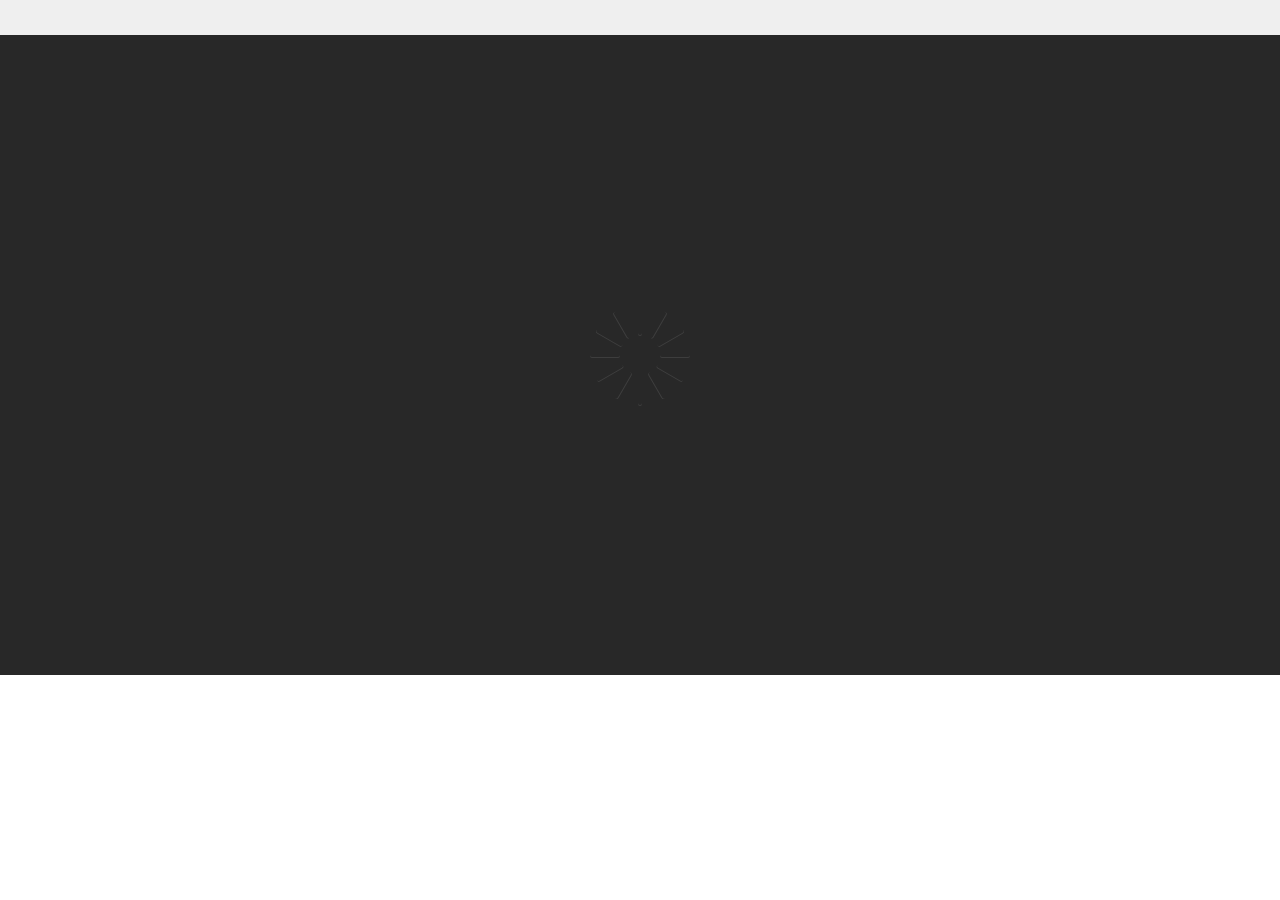
==== index.html @ 2984c306 "initial commit" ====
<!DOCTYPE html>
<html>
    <head>
        <link href="assets/css/style.css" rel="stylesheet"></link>
        <link href="assets/css/loader.css" rel="stylesheet"></link>
    </head>
    <body>
        <select class="select">
        </select>
        <section class="content">
            <span id="loader">
                <div class="loader">
                    <ul>
                        <li><div></div></li>
                        <li><div></div></li>
                        <li><div></div></li>
                        <li><div></div></li>
                        <li><div></div></li>
                        <li><div></div></li>
                        <li><div></div></li>
                        <li><div></div></li>
                        <li><div></div></li>
                        <li><div></div></li>
                        <li><div></div></li>
                        <li><div></div></li>
                    </ul>
                </div>
            </span>
            <div class="wrapper" id="wrapper">
                <span class="left">
                    <span class="title">
                        <span class="text">SPACEX // FALCON HEAVY // ARABSAT 6A</span>
                        <span class="image"></span>
                    </span>
                    <span class="date">
                        Launching: April 9th 2019 - 6:36 P.M. (22:36 UTC)
                        <hr>
                    </span>
                    <div class="mission_details left_t">
                        <span class="mission_title">
                            MISSION:
                        </span>
                        <span class="details">
                            Lorem ipsum dolor sit amet, consectetuer adipiscing elit, sed diam nonummy nibh euismod tincidunt ut laoreet dolore magna aliquam erat volutpat. Ut wisi enim ad 
                        </span>
                        <hr>
                    </div>
                    <div class="launch_site">
                        <img src="assets/images/na.svg" class="continent">
                        <img src="assets/images/launch_location_spacex.svg" class="site">
                    </div>
                    <img class="ealogo" src="assets/images/logo.svg">
                </span>
                <span class="right">
                    <div class="launch">
                        <div class="launch_detail">
                            <span class="item" id="payload">
                                <span>PAYLOAD:</span>
                                <span class="content"></span>
                                <span class="expanded content"></span>
                                <img src="assets/images/payload.svg">
                            </span>
                            <span class="item" id="orbit">
                                <span>ORBIT:</span>
                                <span class="content"></span>
                                <span class="expanded content"></span>
                                <img src="assets/images/orbit.svg">
                            </span>
                            <span class="item" id="type">
                                <span>MISSION TYPE:</span>
                                <span class="content"></span>
                                <span class="expanded content"></span>
                                <img src="assets/images/mission_type.svg">
                            </span>
                            <span class="item" id="rocket">
                                <span>LAUNCH VEHICLE:</span>
                                <span class="content"></span>
                                <span class="expanded content"></span>
                                <img src="assets/images/rocket.svg">
                            </span>
                        </div>
                        <span class="rocket_image">
                            <img src="assets/images/fh.svg">
                        </span>
                    </div>
                    <div class="recovery_details left_t">
                        <span class="recovery_title">
                            FIRST STAGE RECOVERY:
                        </span>
                        <span class="details">
                            <span>SIDE BOOSTERS: LZ1 & LZ2</span>
                            <span>CENTER CORE: OCISLY</span>
                        </span>
                        <hr>
                    </div>
                    <div class="landing_locations">
                        <div class="landing_pads">
                            <img src="assets/images/LZ1.svg">
                            <img src="assets/images/LZ2.svg">
                        </div>
                        <div class="landing_ship">
                            <img src="assets/images/OCISLY.svg">
                        </div>
                    </div>
                    <span class="launch_location left_t">
                        <span>LAUNCHING FROM:</span>
                        <span>LC: 39A // KSC, FLORIDA</span>
                        <hr>
                    </span>
                </span>
            </div>
        </section>
        <script src="assets/js/jquery.js"></script>
        <script src="assets/js/resolver.js"></script>
        <script src="assets/js/helper.js"></script>
        <script src="assets/js/generateElement.js"></script>
        <script src="assets/js/index.js"></script>
    </body>
</html>
---- assets/css/style.css ----
body, html {
    margin:0;
    padding:0;
    /* background:#282828; */
}

section {
    position: relative;
    height:640px;
    width:100%;
    background:#282828;
}

section div.wrapper {
    display:none;
    position: absolute;
    height: calc(100% - 60px);
    max-width: 900px;
    top:-16px;
    left:0;
    right:0;
    bottom:0;
    margin:auto;
}

.title {
    font-family: "Oxanium";
    color: #FF4200;
    font-size: 1.1em;
    letter-spacing: 4px;
    background: #292929;
    width: 100%;
    display: block;
}

.text {
    z-index: 20;
    position: relative;
    background: #292929;
    padding: 0px 24px 0 0;
}

.title .image {
    position: absolute;
    left: 0;
    z-index:19;
    width: 100%;
    top: 3px;
    display: inline-block;
    height: 13px;
    background-image: url("../images/dot.svg");
}

.date {
    font-family:"Public Sans";
    color:#fff;
    font-size: 1.2em;
    margin-top: 10px;
    display: block;
}

.date hr {
    width: 60px;
    margin: 12px 0 0;
    border: 1px solid #ff4200;
}

.mission_details {
    width: 48%;
    margin-top: 26px;
    border: 1px solid #fff;
    padding: 30px 12px 12px;
    background: #303030;
    color: #fff;
    font-family: "Public Sans";
    font-size: .9em;
    position: relative;
    font-weight:100;
}

img.after {
    position: absolute;
    width: calc(100% + 2px);
    left: -1px;
    bottom: -15px;
    z-index: 1;
}

.mission_details .details {
    z-index: 2;
    position: relative;
    max-width: 306ch;
}

.mission_title {
    position: absolute;
    top: -12px;
    left: 12px;
    padding: 5px;
    background: #ff4200;
    width: 120px;
    text-align: center;
    font-family: "Oxanium";
    letter-spacing: 3px;
    font-size: 1em;
}

.launch_site {
    width: 48%;
    position: relative;
}

.launch_site img.continent {
    width: 100%;
    margin-top: 40px;
}

.launch_site img.site {
    position: absolute;
    width: 80px;
    bottom: 0;
    margin: 0 -40px -22px 0;
    right: 0;
}

.ealogo {
    position: absolute;
    bottom: 0;
    width: 180px;
}

.right {
    height: 100px;
    position: absolute;
    left: 55%;
    top: 40px;
    width:45%;
}

.launch_detail {
    margin-top:0px;
}

.launch_detail .item {
    position: relative;
    display:block;
    margin-top: 20px;
}

.launch_detail .item span:first-of-type {
    font-family: "Oxanium";
    color:#fff;
    font-size: .9em;
}

.launch_detail .item span:not(:last-of-type):not(:first-of-type) {
    font-family: "Public Sans";
    color:#fff;
    display:block;
    font-weight: 100;
    font-size: .8em;
}

.launch_detail #payload .content:first-of-type:hover {
    display:none;
}
.launch_detail #payload .content:not(.expanded):hover .launch_detail #payload .content.expanded {
    display:block;
}

.launch_detail .item img {
    margin-top: -16px;
    width: 80%;
    position: absolute;
    top: 38px;
}

.rocket_image {
    position: absolute;
    top: 0;
    right:42px;
}

.rocket_image img {
    width: 62.5px;
    position: relative;
    z-index: 2;
}

.recovery_details {
    width: 60%;
    border: 1px solid #fff;
    padding: 22px 12px 12px 12px;
    background: #303030;
    color: #fff;
    font-size: .9em;
    position: relative;
    font-weight: 100;
    margin-top: 50px;
    font-family: "Oxanium";
}

.recovery_details .recovery_title {
    display: block;
    position: absolute;
    top: -12px;
    left: 12px;
    padding: 5px;
    background: #ff4200;
    width: 206px;
    text-align: center;
    font-family: "Oxanium";
    letter-spacing: 3px;
    font-size: .8em;
}

.recovery_details .details {
    font-weight:lighter;
    font-size:.9em;
}

.recovery_details .details span {
    display:block;
}

.landing_locations {
    margin: 18px 0;
}

.landing_locations .landing_pads {
    width: 53%;
    display: inline-block;
}

.landing_locations .landing_pads img {
    display: none;
    width: calc(48% - 20px);
}

.landing_locations .landing_pads img:first-of-type {
    margin: 0 6px 0 0;
}

.landing_locations .landing_pads img:last-of-type {
    margin: 0 0 0 6px;
}

.landing_locations .landing_ship {
    margin: 0 0 0 -18px;
    width: 43%;
    display: inline-block;
}

.landing_locations .landing_ship img {
    height: 100px;
    display:none;
}

.launch_location {
    width: fit-content;
    border: 1px solid #fff;
    padding: 12px;
    background: #303030;
    color: #fff;
    font-size: .9em;
    position: relative;
    font-weight: 100;
    margin-top: 18px;
    font-family: "Oxanium";
    display: block;
}

.launch_location span {
    display: block;
}

.launch_location span:last-of-type {
    font-family: "Public Sans";
    font-weight:100;
}

.expanded {
    display:none;
}

.website {
    width:100%;
}

.middlewebsite {
    margin-bottom:25px;
}

.left_t hr {
    position: absolute;
    width: 28px;
    bottom: 9px;
    height: 1px;
    margin: 0;
    right: -5px;
    border: none;
    background: #fff;
    z-index: 1;
    transform: rotate(135deg);
}

.left_t::after {
    width: 0px;
    height: 0px;
    background: #fff;
    content: '';
    position: absolute;
    bottom: 0;
}

.left_t::after {
    right: -1px;
    border-top: 10px solid #303030;
    border-right: 10px solid #292929;
    border-left: 10px solid #303030;
    border-bottom: 10px solid #292929;
    bottom: -1px;
}

.recovery_details.left_t::after {
    border-top: 8px solid #303030;
    border-right: 8px solid #292929;
    border-left: 8px solid #303030;
    border-bottom: 8px solid #292929;
}

.launch_location.left_t::after {
    border-top: 5px solid #303030;
    border-right: 5px solid #292929;
    border-left: 5px solid #303030;
    border-bottom: 5px solid #292929;
}

.recovery_details.left_t hr {
    width: 22px;
    right: -4px;
    bottom: 7px;
}

.launch_location.left_t hr {
    width: 14px;
    right: -3px;
    bottom: 4px;
}

select {
    width: 100%;
    border-radius: 0;
    border: none;
    display: block;
    -webkit-appearance: none;
    -moz-appearance: none;
    appearance: none;
    padding: 10px;
}

.hover {
    font-family: "Public Sans";
    color: #fff;
    display: block;
    font-weight: 100;
    font-size: .8em;
    position: absolute;
    bottom: 0;
    left: 0;
    padding:0 5px 0 0;
    z-index: 10;
    background: #292929;
    pointer-events:none;        
}

.item > img {
    pointer-events: none;
}

#line {
    position:absolute;
    width:2px;
    margin-top:-1px;
    background-color:red;
}

#line_from {
    position: absolute;
}

#loader {
    display:block;
}

#loader img {
    position: absolute;
    top:0;
    left:0;
    right:0;
    bottom:0;
    margin:auto;
}
---- assets/css/loader.css ----
body::before{
    background-size:100% 100%;
    height:1px;
    top:1px;
    background: -moz-linear-gradient(left,  rgba(255,255,255,0) 0%, rgba(255,255,255,0.74) 25%, rgba(255,255,255,0) 50%, rgba(255,255,255,0) 100%);
    background: -webkit-gradient(linear, left top, right top, color-stop(0%,rgba(255,255,255,0)), color-stop(25%,rgba(255,255,255,0.74)), color-stop(50%,rgba(255,255,255,0)), color-stop(100%,rgba(255,255,255,0)));
    background: -webkit-linear-gradient(left,  rgba(255,255,255,0) 0%,rgba(255,255,255,0.74) 25%,rgba(255,255,255,0) 50%,rgba(255,255,255,0) 100%);
    background: -o-linear-gradient(left,  rgba(255,255,255,0) 0%,rgba(255,255,255,0.74) 25%,rgba(255,255,255,0) 50%,rgba(255,255,255,0) 100%);
    background: -ms-linear-gradient(left,  rgba(255,255,255,0) 0%,rgba(255,255,255,0.74) 25%,rgba(255,255,255,0) 50%,rgba(255,255,255,0) 100%);
    background: linear-gradient(to right,  rgba(255,255,255,0) 0%,rgba(255,255,255,0.74) 25%,rgba(255,255,255,0) 50%,rgba(255,255,255,0) 100%);
}

.loader{
        position:absolute;
        width:320px;
        height:240px;
        left:50%;
        top:50%;
        margin-left:-160px;
        margin-top:-120px;
        border-radius:4px;
        transition:opacity 400ms;
}

@keyframes pulse{
    0%{
      height:0%;
      box-shadow:0 0 4px rgba(0,0,0,1.0);
    }
    20%{
      background:rgba(255,255,255,0.5);
      height:100%;
      box-shadow:0 0 8px rgba(255,255,255,0.0);
    }
    50%{
      background:rgba(17,217,255,1);
      box-shadow:0 0 8px rgba(17,217,255,0.8);
    }
    80%{
      background:rgba(255,255,255,0.5);
      height:100%;
      box-shadow:0 0 8px rgba(255,255,255,0.0);
    }
    100%{
      height:0%;
      box-shadow:0 0 4px rgba(0,0,0,1.0);
    }
}

.loader > ul{
    list-style:none;
    position:absolute;
    width:120px;
    height:120px;
    left:50%;
    top:50%;
    margin:-60px -80px;
}

.loader li{
 width:4px;
 height:30px;
 border-radius:2px;
 background:none !important;    
 position:absolute;
 left:50%;
 top:10px;
 margin-left:-2px;
 transform-origin:2px 50px;
    box-shadow:1px 0 0 rgba(255,255,255,0.1);
}

.loader li div{
    border-radius:2px;
    width:4px;
    background:rgba(255,255,255,0.5);
    position:absolute;
    bottom:0px;
    left:0px;
    animation:pulse 6s normal infinite;
}

ul>li:nth-of-type(1){
 transform:rotate(0deg);   
 box-shadow:0 1px 0 rgba(255,255,255,0.1);
}

ul>li:nth-of-type(1)>div{
 animation-delay:100ms;   
}

ul>li:nth-of-type(2){
 transform:rotate(30deg);   
}

ul>li:nth-of-type(2)>div{
 animation-delay:200ms;   
}


ul>li:nth-of-type(3){
 transform:rotate(60deg);   
}

ul>li:nth-of-type(3)>div{
 animation-delay:300ms;   
}


ul>li:nth-of-type(4){
 transform:rotate(90deg);   
}

ul>li:nth-of-type(4)>div{
 animation-delay:400ms;   
}


ul>li:nth-of-type(5){
 transform:rotate(120deg);   
}

ul>li:nth-of-type(5)>div{
 animation-delay:500ms;   
}


ul>li:nth-of-type(6){
 transform:rotate(150deg);   
}

ul>li:nth-of-type(6)>div{
 animation-delay:600ms;   
}


ul>li:nth-of-type(7){
 transform:rotate(180deg);   
 box-shadow:0 -1px 0 rgba(255,255,255,0.1);
}

ul>li:nth-of-type(7)>div{
 animation-delay:700ms;   
}


ul>li:nth-of-type(8){
 transform:rotate(210deg);   
 box-shadow:-1px 0 0 rgba(255,255,255,0.1);
}

ul>li:nth-of-type(8)>div{
  animation-delay:800ms;   
}


ul>li:nth-of-type(9){
 transform:rotate(240deg);   
 box-shadow:-1px 0 0 rgba(255,255,255,0.1);
}
ul>li:nth-of-type(9)>div{
 animation-delay:900ms;   
}


ul>li:nth-of-type(10){
 transform:rotate(270deg);   
 box-shadow:-1px 0 0 rgba(255,255,255,0.1);
}
ul>li:nth-of-type(10)>div{
 animation-delay:1000ms;   
}



ul>li:nth-of-type(11){
 transform:rotate(300deg);   
 box-shadow:-1px 0 0 rgba(255,255,255,0.1);
}

ul>li:nth-of-type(11)>div{
 animation-delay:1100ms;   
}


ul>li:nth-of-type(12){
 transform:rotate(330deg);   
 box-shadow:-1px 0 0 rgba(255,255,255,0.1);
}

ul>li:nth-of-type(12)>div{
 animation-delay:1200ms;   
}
.loader{

    position:absolute;
    width:320px;
    height:240px;
    left:50%;
    top:50%;
    margin-left:-160px;
    margin-top:-120px;
    border-radius:4px;
    
}

.loader h4{
   text-align:center;
   width:100%;
   position:absolute;
   bottom:0px;
   font-family:'Source Sans',sans-serif;
   font-weight:300;
}
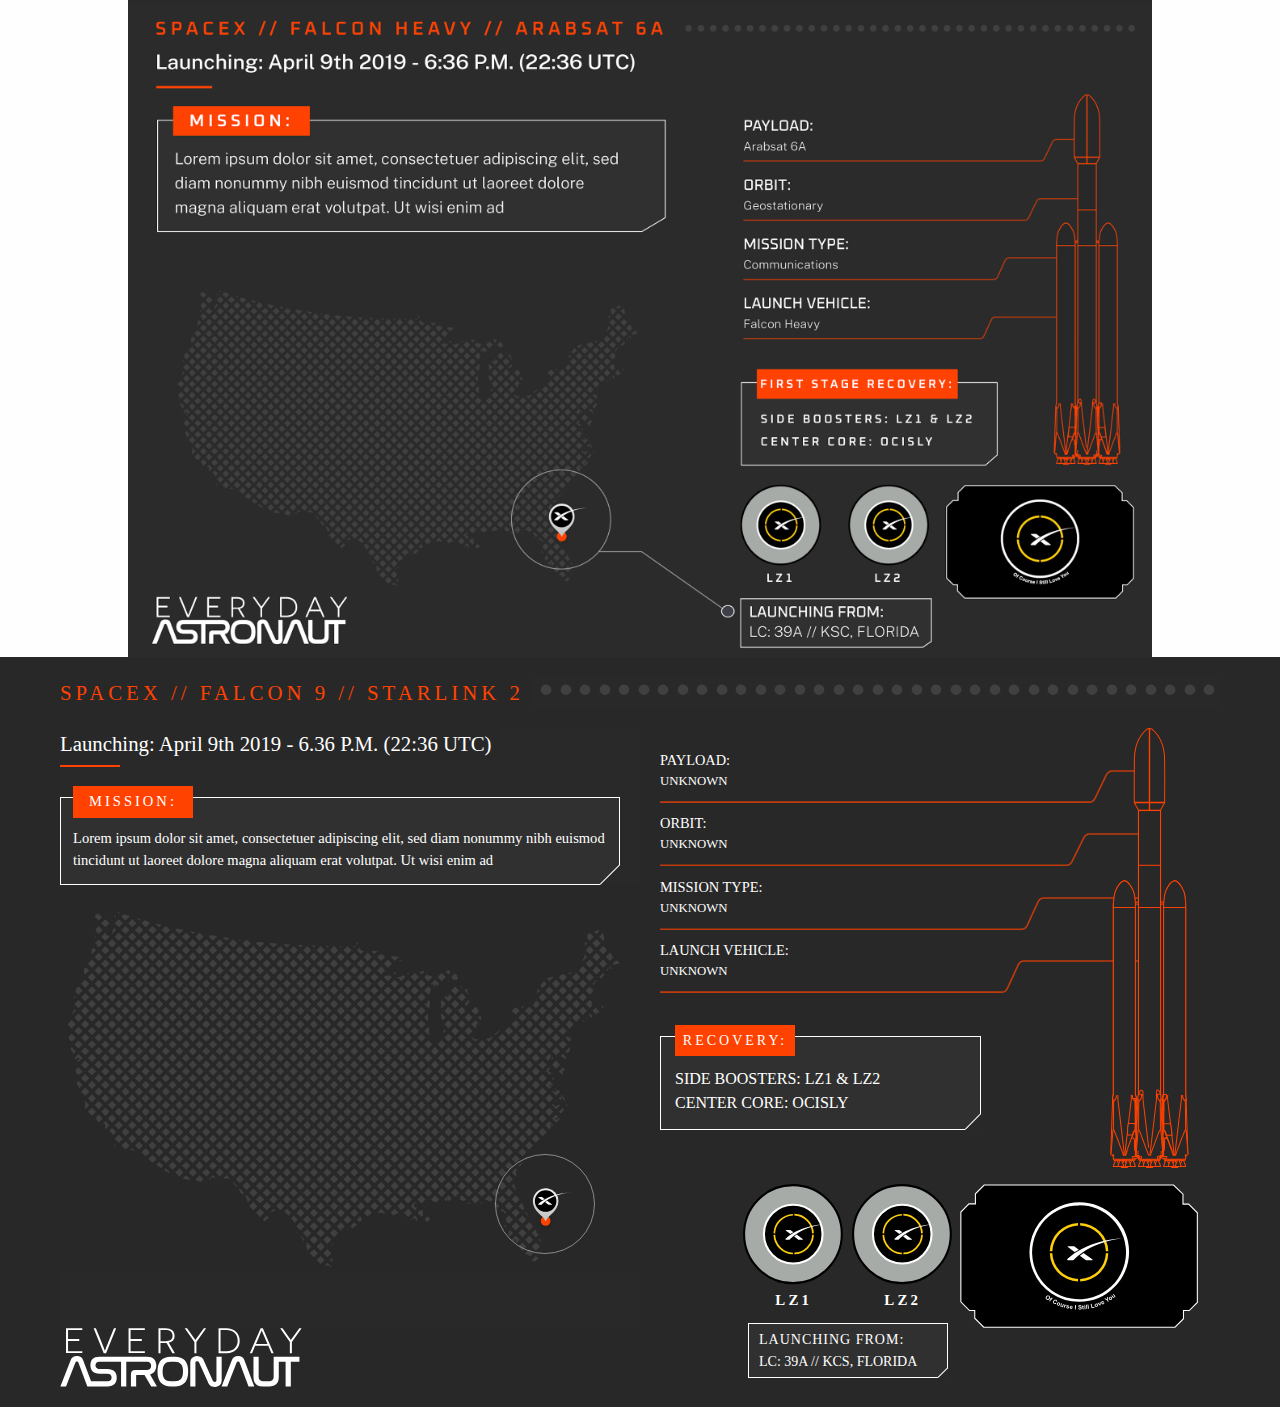
==== commit b74b3a82: "added existing codebase of the frontend as well as the old version with the javascript still there" ====
--- a/index.html
+++ b/index.html
@@ -1,119 +1,135 @@
-<!DOCTYPE html>
-<html>
-    <head>
-        <link href="assets/css/style.css" rel="stylesheet"></link>
-        <link href="assets/css/loader.css" rel="stylesheet"></link>
-    </head>
-    <body>
-        <select class="select">
-        </select>
-        <section class="content">
-            <span id="loader">
-                <div class="loader">
-                    <ul>
-                        <li><div></div></li>
-                        <li><div></div></li>
-                        <li><div></div></li>
-                        <li><div></div></li>
-                        <li><div></div></li>
-                        <li><div></div></li>
-                        <li><div></div></li>
-                        <li><div></div></li>
-                        <li><div></div></li>
-                        <li><div></div></li>
-                        <li><div></div></li>
-                        <li><div></div></li>
-                    </ul>
+<!doctype html>
+<html class="no-js" lang="en" dir="ltr">
+  <head>
+    <meta charset="utf-8">
+    <meta http-equiv="x-ua-compatible" content="ie=edge">
+    <meta name="viewport" content="width=device-width, initial-scale=1.0">
+    <title>Foundation for Sites</title>
+    <link rel="stylesheet" href="css/foundation.css">
+    <link rel="stylesheet" href="css/app.css">
+  </head>
+  <body>
+    <img src="voorbeeld.png" style="
+    width: 80%;
+    margin-left: 10%;
+">
+    <div class="yeet">
+      <div class="grid-container launch-container">
+        <div class="grid-x grid">
+          <div class="large-12 medium-12 small-12 cell title-wrapper">
+            <div class="launch_title">
+              <span>SPACEX</span> // <span>FALCON 9</span> // <span>STARLINK 2</span>
+            </div>
+            <span class="image"></span>
+          </div>
+        </div>
+        <div class="grid-x grid launch-content">
+          <div class="large-6 medium-6 small-12 cell title-wrapper">
+            <div class="launch-date">
+              Launching: April 9th 2019 - 6.36 P.M. (22:36 UTC) 
+              <hr />
+            </div>
+            <div class="mission_details left_t">
+              <span class="mission_title">
+                MISSION:
+              </span>
+              <span class="details">
+                Lorem ipsum dolor sit amet, consectetuer adipiscing elit, sed diam nonummy nibh euismod tincidunt ut laoreet dolore magna aliquam erat volutpat. Ut wisi enim ad 
+              </span>
+              <hr>
+            </div>
+            <div class="launch_location_details">
+              <img src="images/na.svg" class="continent">
+              <img src="images/launch_location_spacex.svg" class="site">
+            </div>
+          </div>
+          <div class="large-6 medium-6 small-12 cell">
+            <div class="grid-x grid">
+              <div class="large-10 medium-9 small-10 cell">
+                <div class="launch-information">
+                  <span class="launch-info-item" id="payload">
+                    <span>PAYLOAD:</span>
+                    <span class="content">UNKNOWN</span>
+                    <span class="expanded content"></span>
+                    <img src="images/payload.svg">
+                  </span>
+                  <span class="launch-info-item" id="orbit">
+                    <span>ORBIT:</span>
+                    <span class="content">UNKNOWN</span>
+                    <span class="expanded content"></span>
+                    <img src="images/orbit.svg">
+                  </span>
+                  <span class="launch-info-item" id="mission-type">
+                    <span>MISSION TYPE:</span>
+                    <span class="content">UNKNOWN</span>
+                    <span class="expanded content"></span>
+                    <img src="images/mission_type.svg">
+                  </span>
+                  <span class="launch-info-item" id="launch-vehicle">
+                    <span>LAUNCH VEHICLE:</span>
+                    <span class="content">UNKNOWN</span>
+                    <span class="expanded content"></span>
+                    <img src="images/rocket.svg">
+                  </span>
                 </div>
-            </span>
-            <div class="wrapper" id="wrapper">
-                <span class="left">
-                    <span class="title">
-                        <span class="text">SPACEX // FALCON HEAVY // ARABSAT 6A</span>
-                        <span class="image"></span>
+                <div>
+                  <div class="recovery_details left_t">
+                    <span class="recovery_title">
+                      RECOVERY:
                     </span>
-                    <span class="date">
-                        Launching: April 9th 2019 - 6:36 P.M. (22:36 UTC)
-                        <hr>
+                    <span class="details">
+                      <span class="first_stage">
+                        SIDE BOOSTERS: LZ1 & LZ2
+                      </span>
+                      <span class="second_stage">
+                        CENTER CORE: OCISLY
+                      </span>
                     </span>
-                    <div class="mission_details left_t">
-                        <span class="mission_title">
-                            MISSION:
-                        </span>
-                        <span class="details">
-                            Lorem ipsum dolor sit amet, consectetuer adipiscing elit, sed diam nonummy nibh euismod tincidunt ut laoreet dolore magna aliquam erat volutpat. Ut wisi enim ad 
-                        </span>
-                        <hr>
-                    </div>
-                    <div class="launch_site">
-                        <img src="assets/images/na.svg" class="continent">
-                        <img src="assets/images/launch_location_spacex.svg" class="site">
-                    </div>
-                    <img class="ealogo" src="assets/images/logo.svg">
+                    <hr>
+                  </div>
+                </div>
+              </div>
+              <div class="large-2 medium-3 small-2 cell vehicle">
+                <img src="images/fh.svg">
+              </div>
+            </div>
+            <div class="grid-x grid landing-grid">
+              <div class="large-12 medium-12 small-12 cell">
+                <span class="landing-pad">
+                  <img src="images/LZ1.svg">
                 </span>
-                <span class="right">
-                    <div class="launch">
-                        <div class="launch_detail">
-                            <span class="item" id="payload">
-                                <span>PAYLOAD:</span>
-                                <span class="content"></span>
-                                <span class="expanded content"></span>
-                                <img src="assets/images/payload.svg">
-                            </span>
-                            <span class="item" id="orbit">
-                                <span>ORBIT:</span>
-                                <span class="content"></span>
-                                <span class="expanded content"></span>
-                                <img src="assets/images/orbit.svg">
-                            </span>
-                            <span class="item" id="type">
-                                <span>MISSION TYPE:</span>
-                                <span class="content"></span>
-                                <span class="expanded content"></span>
-                                <img src="assets/images/mission_type.svg">
-                            </span>
-                            <span class="item" id="rocket">
-                                <span>LAUNCH VEHICLE:</span>
-                                <span class="content"></span>
-                                <span class="expanded content"></span>
-                                <img src="assets/images/rocket.svg">
-                            </span>
-                        </div>
-                        <span class="rocket_image">
-                            <img src="assets/images/fh.svg">
-                        </span>
-                    </div>
-                    <div class="recovery_details left_t">
-                        <span class="recovery_title">
-                            FIRST STAGE RECOVERY:
-                        </span>
-                        <span class="details">
-                            <span>SIDE BOOSTERS: LZ1 & LZ2</span>
-                            <span>CENTER CORE: OCISLY</span>
-                        </span>
-                        <hr>
-                    </div>
-                    <div class="landing_locations">
-                        <div class="landing_pads">
-                            <img src="assets/images/LZ1.svg">
-                            <img src="assets/images/LZ2.svg">
-                        </div>
-                        <div class="landing_ship">
-                            <img src="assets/images/OCISLY.svg">
-                        </div>
-                    </div>
-                    <span class="launch_location left_t">
-                        <span>LAUNCHING FROM:</span>
-                        <span>LC: 39A // KSC, FLORIDA</span>
-                        <hr>
-                    </span>
+                <span class="landing-pad">
+                  <img src="images/LZ2.svg">
                 </span>
+                <span class="landing-ship">
+                  <img src="images/OCISLY.svg">
+                </span>
+              </div>
+              <div class="launch_location left_t">
+                <span class="details">
+                  <p>LAUNCHING FROM:</p>
+                  LC: 39A // KCS, FLORIDA               
+                </span>
+                <hr>
+              </div>
             </div>
-        </section>
-        <script src="assets/js/jquery.js"></script>
-        <script src="assets/js/resolver.js"></script>
-        <script src="assets/js/helper.js"></script>
-        <script src="assets/js/generateElement.js"></script>
-        <script src="assets/js/index.js"></script>
-    </body>
-</html> +          </div>
+        </div>
+      </div>
+      <div class="grid-container logo-container">
+        <div class="grid-x grid">
+          <div class="large-10 medium-10 small-10 cell">
+            <div class="logo">
+              <img src="images/logo.svg">
+            </div>
+          </div>
+        </div>
+      </div>
+    </div>
+
+    <script src="js/vendor/jquery.js"></script>
+    <script src="js/vendor/what-input.js"></script>
+    <script src="js/vendor/foundation.js"></script>
+    <script src="js/app.js"></script>
+  </body>
+</html>
--- a/css/app.css
+++ b/css/app.css
@@ -0,0 +1,339 @@
+.launch-container {
+    padding:20px 0 0;
+    background: #282828;
+    position: relative;
+}
+
+.title-wrapper {
+    font-family: "Oxanium";
+    color: #FF4200;
+    font-size: 1.3em;
+    letter-spacing: 4px;
+    background: #292929;
+    width: 100%;
+    padding:0;
+}
+
+.title-wrapper div {
+    display: inline-block;
+    z-index: 300;
+    position: relative;
+    background: #282828;
+    padding-right: 10px;
+}
+
+.grid {
+    margin: 0 20px;
+}
+
+.launch_location_details {
+    width: 100%;
+}
+
+.vehicle img {
+    height: 440px;
+}
+
+.vehicle {
+    z-index: 100;
+}
+
+.title-wrapper .image {
+    position: absolute;
+    left: 17%;
+    z-index: 19;
+    width: 81%;
+    top: 26px;
+    display: inline-block;
+    height: 13px;
+    background-image: url(../images/dot.svg);
+}
+
+.launch-date {
+    font-family: "Public Sans";
+    color: #fff;
+    font-size: 1em;
+    display: block;
+    letter-spacing: normal;
+}
+
+.launch-date hr {
+    margin: 6px 0 0;
+    width: 60px;
+    background: #ff4200;
+    height: 2px;
+    border: none;
+}
+
+.yeet {
+    background:#282828;
+}
+
+.mission_details, .launch_location, .recovery_details {
+    border: 1px solid #fff;
+    padding: 30px 12px 12px;
+    background: #303030 !important;
+    color: #fff;
+    font-family: "Public Sans";
+    font-size: .7em;
+    letter-spacing: normal;
+    position: relative;
+    font-weight:100;
+    margin: 30px 10px 0 0;
+    width: calc(100% - 20px);
+}
+
+
+.mission_details .details {
+    z-index: 2;
+    position: relative;
+    max-width: 306ch;
+}
+
+.mission_title, .recovery_title  {
+    position: absolute;
+    top: -12px;
+    left: 12px;
+    padding: 5px;
+    background: #ff4200;
+    width: 120px;
+    text-align: center;
+    font-family: "Oxanium";
+    letter-spacing: 3px;
+    font-size: 1em;
+}
+
+.left_t hr {
+    position: absolute;
+    width: 28px;
+    bottom: 9px;
+    height: 1px;
+    margin: 0;
+    right: -5px;
+    border: none;
+    background: #fff;
+    z-index: 1;
+    transform: rotate(135deg);
+}
+
+.left_t::after {
+    width: 0px;
+    height: 0px;
+    background: #fff;
+    content: '';
+    position: absolute;
+    bottom: 0;
+}
+
+.left_t::after {
+    right: -1px;
+    border-top: 10px solid #303030;
+    border-right: 10px solid #292929;
+    border-left: 10px solid #303030;
+    border-bottom: 10px solid #292929;
+    bottom: -1px;
+}
+
+.recovery_details.left_t::after {
+    border-top: 8px solid #303030;
+    border-right: 8px solid #292929;
+    border-left: 8px solid #303030;
+    border-bottom: 8px solid #292929;
+}
+
+.launch_location.left_t::after {
+    border-top: 5px solid #303030;
+    border-right: 5px solid #292929;
+    border-left: 5px solid #303030;
+    border-bottom: 5px solid #292929;
+}
+
+.recovery_details.left_t hr {
+    width: 22px;
+    right: -4px;
+    bottom: 7px;
+}
+
+.launch_location.left_t hr {
+    width: 14px;
+    right: -3px;
+    bottom: 4px;
+}
+
+.continent {
+    margin-top:20px;
+}
+
+.site {
+    position: absolute;
+    width: 100px;
+    bottom: 20px;
+    right: 45px;
+}
+
+.logo {
+    margin-top: -20px;
+}
+
+.logo img {
+    width: 25%;
+}
+
+.logo-container {
+    padding:0 0 20px;
+}
+
+.landing-grid div span img {
+    vertical-align: top;
+    margin: 0 2px;
+}
+
+.landing-grid div span.landing-pad img {
+    width: 100px;
+}
+
+.landing-grid div span.landing-ship img {
+    height: 144px;
+}
+
+.landing-grid > div {
+    text-align: right;
+    margin-top: 16px;
+}
+
+.launch-content {
+    margin: 20px 20px;
+}
+
+@media only screen and (max-width: 639px)  {
+    .logo img {
+        width: 40%;
+    }
+
+    .vehidcle {
+        margin: 20px 0px;
+    }
+
+    .vehicle img {
+        height: 300px;
+    }
+    
+    .landing-pad img {
+        width: 24% !important;
+    }
+
+    .landing-ship img {
+        width: 45%;
+        height: unset !important;
+    }
+    
+    .launch_location {
+        text-align: left !important;
+        font-size: 14px;
+        padding: 12px;
+    }
+}
+
+.launch_location .details p {
+    margin: 0;
+    letter-spacing: 1px;
+    font-weight: 400;
+}
+
+.launch-information .launch-info-item {
+    position: relative;
+    width:109%;
+    display:block;
+    margin-top: 20px;
+}
+
+.launch-information .launch-info-item span:first-of-type {
+    font-family: "Oxanium";
+    color:#fff;
+    font-size: .9em;
+}
+
+.launch-information .launch-info-item span:not(:last-of-type):not(:first-of-type) {
+    font-family: "Public Sans";
+    color:#fff;
+    display:block;
+    font-weight: 100;
+    font-size: .8em;
+}
+
+.launch-information .launch-info-item img {
+    margin-top: -16px;
+    position: absolute;
+    top: 38px;
+}
+
+.recovery_details {
+    margin-top: 55px;
+    padding: 30px 100px 14px 14px;
+    width: fit-content;
+}
+
+.recovery_details .recovery_title {
+    font-size: 14px;
+    left: 14px;
+}
+
+.recovery_details .details span {
+    display: block;
+    font-size: 16px;
+}
+
+@media print, screen and (max-width: 39.9em){
+    .medium-9 .launch-information .launch-info-item {
+        width: 114%;
+    }
+
+    .medium-3.vehicle {
+        text-align: right;
+    }   
+
+    .logo-container {
+        margin-top: 40px;
+    }
+}
+
+@media print, screen and (min-width: 40em) and (max-width: 64em){
+    .medium-9 .launch-information .launch-info-item {
+        width: 120%;
+    }
+    
+    .medium-3.vehicle {
+        text-align: right;
+    }    
+}
+
+@media only screen and (min-width: 640px) and (max-width: 940px)  {
+    .logo img {
+        width: 30%;
+    }
+}
+
+@media only screen and (min-width: 640px) {
+    .launch_location {
+        width: auto;
+        padding: 5px 15px 5px 10px;
+        min-width: 200px;
+        text-align: left !important;
+        font-size: 14px;
+        position: absolute;
+        bottom: -50px;
+        right: 282px;
+    }
+}
+
+@media (max-width: 639px) {
+    .recovery_details {
+        display: none;
+    }
+}
+
+@media (max-width: 1037px) {
+    .landing-ship img {
+        height: 140px !important;
+    }
+}